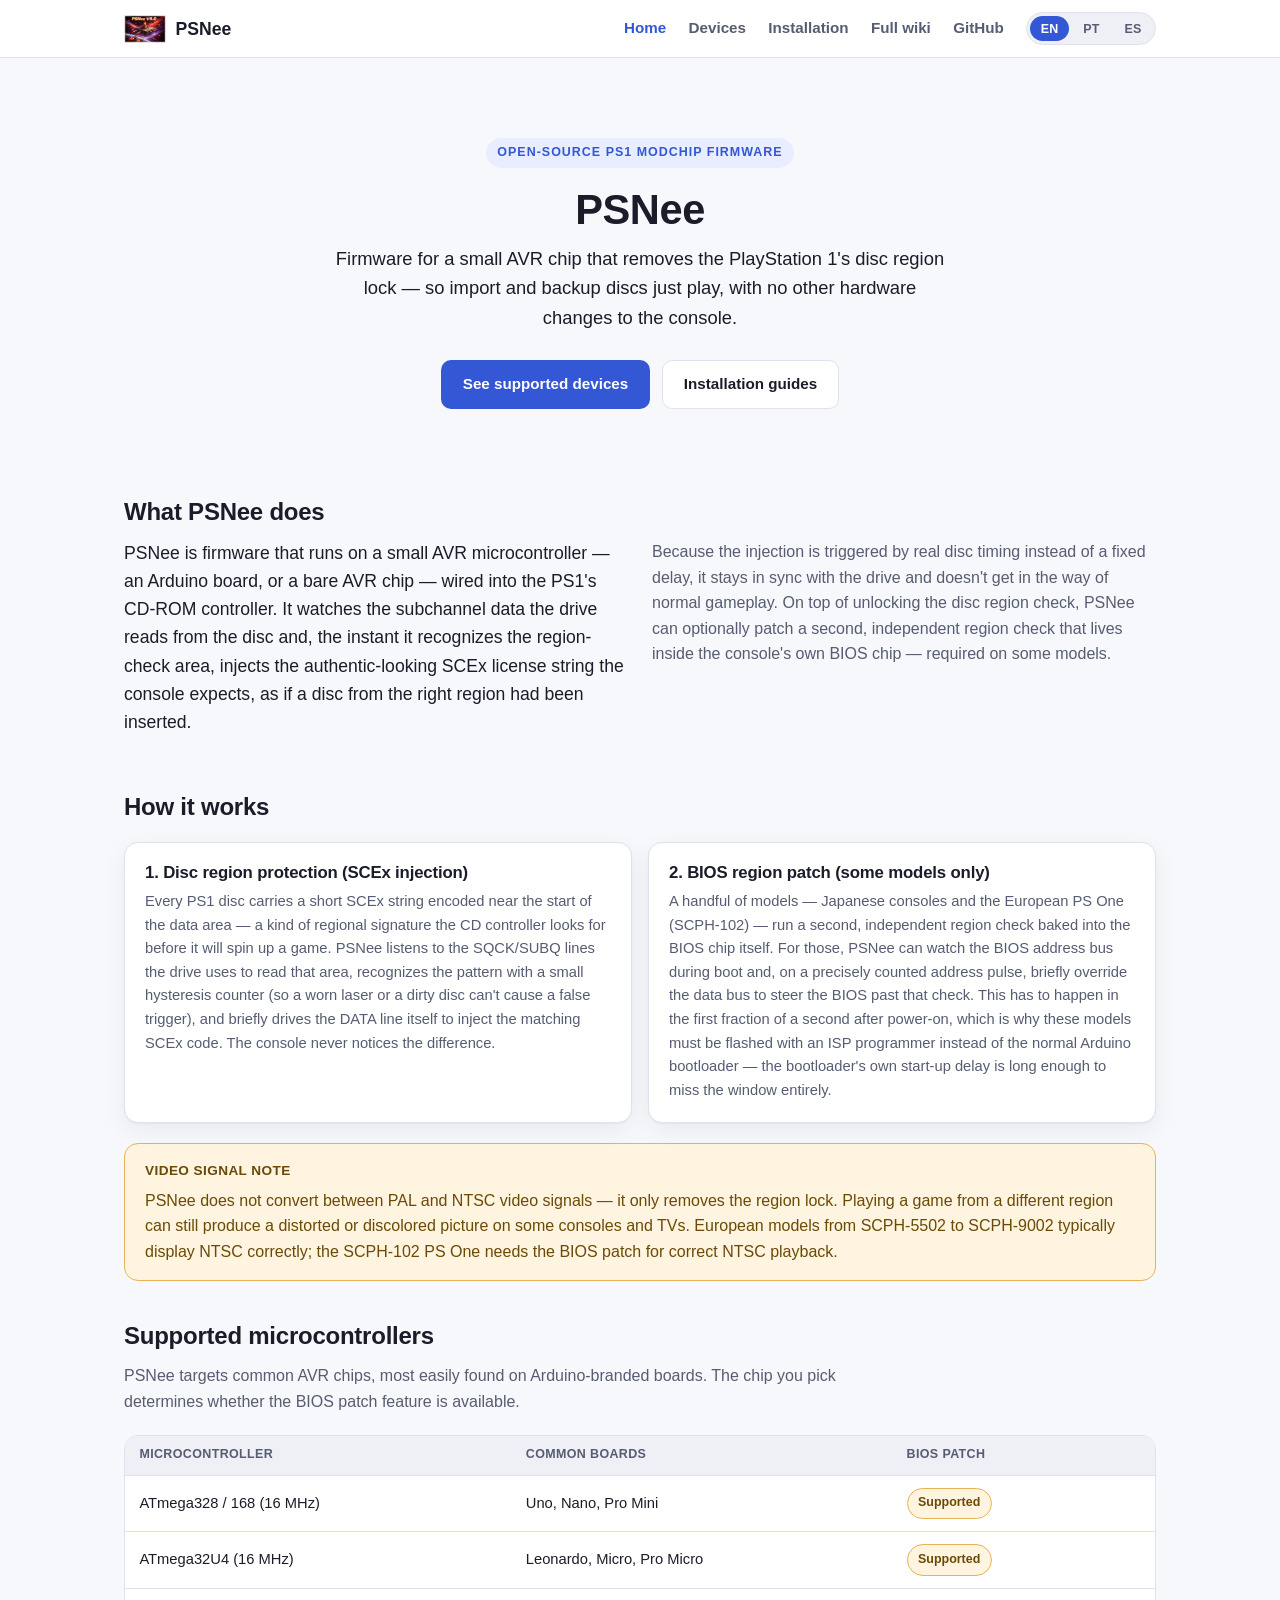
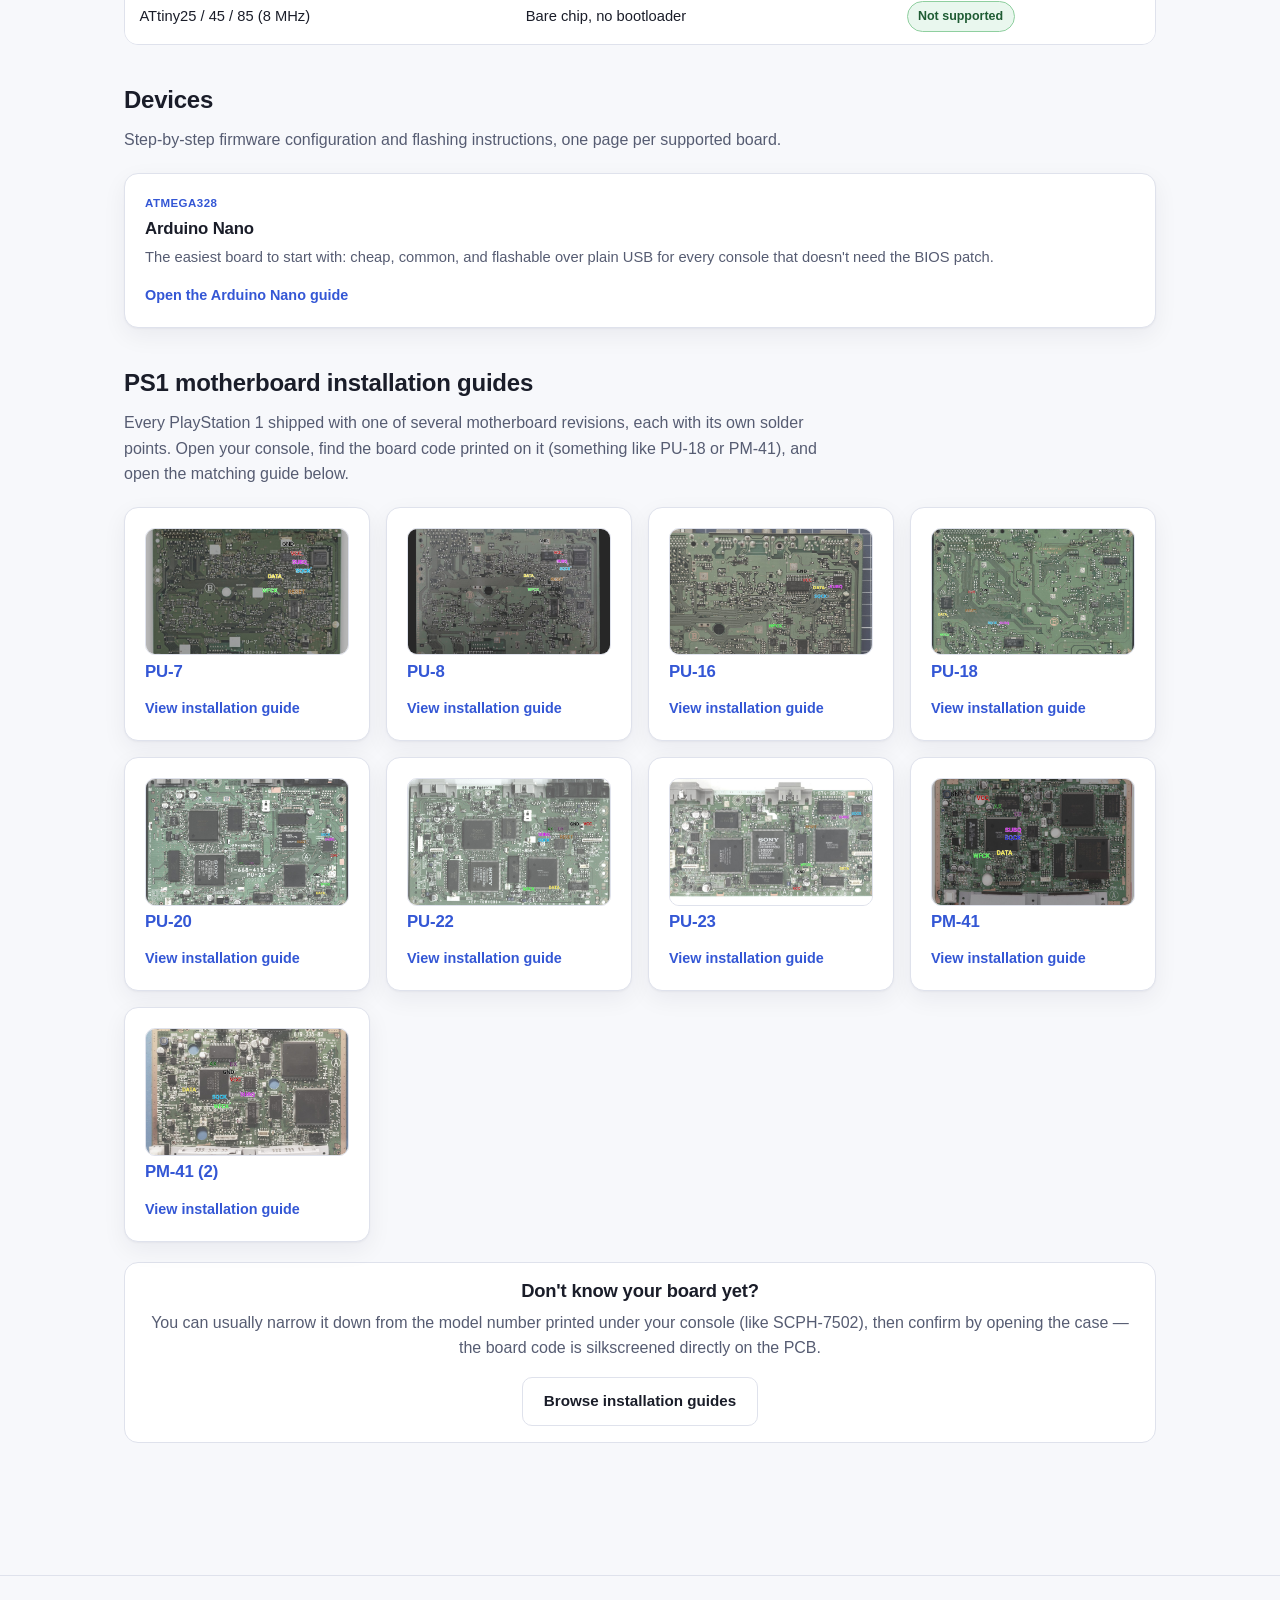
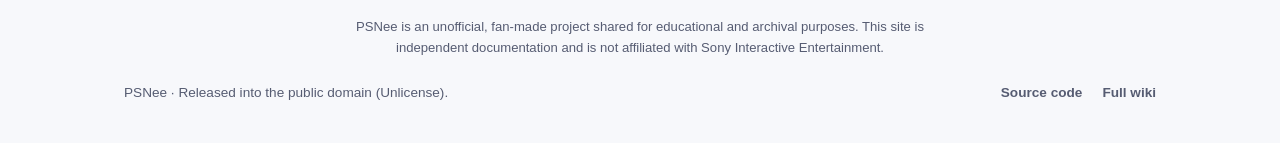
==== docs/index.html @ ea8cf3e5 "Add GitHub Pages documentation site (EN/PT/ES) under docs/ A static, framework-free site explaining " ====
<!doctype html>
<html lang="en">
<head>
<meta charset="utf-8">
<meta name="viewport" content="width=device-width, initial-scale=1">
<title>PSNee</title>
<meta name="description" content="PSNee: open-source firmware that removes the PS1 disc region lock.">
<link rel="icon" type="image/png" href="assets/images/brand/favicon.png">
<link rel="stylesheet" href="assets/css/style.css">
</head>
<body data-i18n-title="home.hero.title">
<header class="site-header">
  <div class="nav-row">
    <a class="brand" href="index.html"><img src="assets/images/brand/logo.png" alt="PSNee logo"><span>PSNee</span></a>
    <button class="nav-toggle" aria-label="Toggle menu">&#9776;</button>
    <nav class="nav-links">
      <a href="index.html" data-i18n="nav.home" class="current">Home</a>
      <a href="devices/arduino-nano.html" data-i18n="nav.devices">Devices</a>
      <a href="index.html#install" data-i18n="nav.install">Installation</a>
      <a href="https://github.com/kalymos/PsNee/wiki" data-i18n="nav.wiki" target="_blank" rel="noopener">Full wiki</a>
      <a href="https://github.com/lucaslealdev/PsNee" data-i18n="nav.github" target="_blank" rel="noopener">GitHub</a>
      <div class="lang-switch">
        <button data-lang="en">EN</button>
        <button data-lang="pt">PT</button>
        <button data-lang="es">ES</button>
      </div>
    </nav>
  </div>
</header>
<main>
<section class="hero">
  <div class="container">
    <span class="eyebrow" data-i18n="home.hero.eyebrow">Open-source PS1 modchip firmware</span>
    <h1 data-i18n="home.hero.title">PSNee</h1>
    <p class="lead" data-i18n="home.hero.subtitle">Firmware that removes the PS1's disc region lock.</p>
    <div class="hero-actions">
      <a class="btn btn-primary" href="devices/arduino-nano.html" data-i18n="home.hero.cta1">See supported devices</a>
      <a class="btn btn-secondary" href="#install" data-i18n="home.hero.cta2">Installation guides</a>
    </div>
  </div>
</section>

<section class="container">
  <h2 data-i18n="home.what.title">What PSNee does</h2>
  <div class="two-col">
    <p class="lead" data-i18n="home.what.p1"></p>
    <p data-i18n="home.what.p2"></p>
  </div>
</section>

<section class="container">
  <h2 data-i18n="home.how.title">How it works</h2>
  <div class="card-grid">
    <div class="card">
      <h3 data-i18n="home.how.regionTitle"></h3>
      <p data-i18n="home.how.regionText"></p>
    </div>
    <div class="card">
      <h3 data-i18n="home.how.biosTitle"></h3>
      <p data-i18n="home.how.biosText"></p>
    </div>
  </div>
  <div class="callout callout-warn">
    <span class="callout-title" data-i18n="home.videoNote.title">Video signal note</span>
    <p data-i18n="home.videoNote.text"></p>
  </div>
</section>

<section class="container">
  <h2 data-i18n="home.hardware.title">Supported microcontrollers</h2>
  <p class="section-intro" data-i18n="home.hardware.intro"></p>
  <div class="table-wrap">
    <table>
      <thead>
        <tr>
          <th data-i18n="home.hardware.colMcu">MCU</th>
          <th data-i18n="home.hardware.colBoards">Boards</th>
          <th data-i18n="home.hardware.colBios">BIOS patch</th>
        </tr>
      </thead>
      <tbody>
        <tr><td data-i18n="home.hardware.atmega328"></td><td data-i18n="home.hardware.atmega328boards"></td><td><span class="badge badge-yes" data-i18n="home.hardware.yes"></span></td></tr>
        <tr><td data-i18n="home.hardware.atmega32u4"></td><td data-i18n="home.hardware.atmega32u4boards"></td><td><span class="badge badge-yes" data-i18n="home.hardware.yes"></span></td></tr>
        <tr><td data-i18n="home.hardware.attiny"></td><td data-i18n="home.hardware.attinyboards"></td><td><span class="badge badge-no" data-i18n="home.hardware.no"></span></td></tr>
      </tbody>
    </table>
  </div>
</section>

<section class="container" id="devices">
  <h2 data-i18n="home.devices.title">Devices</h2>
  <p class="section-intro" data-i18n="home.devices.intro"></p>
  <div class="card-grid">
    <div class="card">
      <span class="card-tag">ATmega328</span>
      <h3 data-i18n="home.devices.nanoTitle">Arduino Nano</h3>
      <p data-i18n="home.devices.nanoText"></p>
      <a class="card-link" href="devices/arduino-nano.html" data-i18n="home.devices.nanoCta">Open guide &rarr;</a>
    </div>
  </div>
</section>

<section class="container" id="install">
  <h2 data-i18n="home.install.title">PS1 motherboard installation guides</h2>
  <p class="section-intro" data-i18n="home.install.intro"></p>
  <div class="card-grid">
      <a class="card board-card" href="boards/pu-7.html">
        <img src="assets/images/boards/pu-7.jpg" alt="PU-7 motherboard" loading="lazy">
        <h3>PU-7</h3>
        <span class="card-link" data-i18n="home.install.viewGuide">View installation guide &rarr;</span>
      </a>
      <a class="card board-card" href="boards/pu-8.html">
        <img src="assets/images/boards/pu-8-early.jpg" alt="PU-8 motherboard" loading="lazy">
        <h3>PU-8</h3>
        <span class="card-link" data-i18n="home.install.viewGuide">View installation guide &rarr;</span>
      </a>
      <a class="card board-card" href="boards/pu-16.html">
        <img src="assets/images/boards/pu-16.jpg" alt="PU-16 motherboard" loading="lazy">
        <h3>PU-16</h3>
        <span class="card-link" data-i18n="home.install.viewGuide">View installation guide &rarr;</span>
      </a>
      <a class="card board-card" href="boards/pu-18.html">
        <img src="assets/images/boards/pu-18.jpg" alt="PU-18 motherboard" loading="lazy">
        <h3>PU-18</h3>
        <span class="card-link" data-i18n="home.install.viewGuide">View installation guide &rarr;</span>
      </a>
      <a class="card board-card" href="boards/pu-20.html">
        <img src="assets/images/boards/pu-20.jpg" alt="PU-20 motherboard" loading="lazy">
        <h3>PU-20</h3>
        <span class="card-link" data-i18n="home.install.viewGuide">View installation guide &rarr;</span>
      </a>
      <a class="card board-card" href="boards/pu-22.html">
        <img src="assets/images/boards/pu-22.jpg" alt="PU-22 motherboard" loading="lazy">
        <h3>PU-22</h3>
        <span class="card-link" data-i18n="home.install.viewGuide">View installation guide &rarr;</span>
      </a>
      <a class="card board-card" href="boards/pu-23.html">
        <img src="assets/images/boards/pu-23.jpg" alt="PU-23 motherboard" loading="lazy">
        <h3>PU-23</h3>
        <span class="card-link" data-i18n="home.install.viewGuide">View installation guide &rarr;</span>
      </a>
      <a class="card board-card" href="boards/pm-41.html">
        <img src="assets/images/boards/pm-41.jpg" alt="PM-41 motherboard" loading="lazy">
        <h3>PM-41</h3>
        <span class="card-link" data-i18n="home.install.viewGuide">View installation guide &rarr;</span>
      </a>
      <a class="card board-card" href="boards/pm-41-2.html">
        <img src="assets/images/boards/pm-41-2.jpg" alt="PM-41 (2) motherboard" loading="lazy">
        <h3>PM-41 (2)</h3>
        <span class="card-link" data-i18n="home.install.viewGuide">View installation guide &rarr;</span>
      </a>
  </div>
</section>

<section class="container">
  <div class="callout" style="text-align:center">
    <h3 style="margin-top:0" data-i18n="home.footerCta.title"></h3>
    <p data-i18n="home.footerCta.text"></p>
    <a class="btn btn-secondary" href="#install" data-i18n="home.footerCta.cta"></a>
  </div>
</section>
</main>
<footer class="site-footer">
  <div class="container">
    <p class="footer-disclaimer" data-i18n="footer.disclaimer">PSNee is an unofficial, fan-made project.</p>
  </div>
  <div class="container">
    <span>PSNee &middot; <span data-i18n="footer.license">Public domain.</span></span>
    <div class="footer-links">
      <a href="https://github.com/lucaslealdev/PsNee" data-i18n="footer.sourceLink" target="_blank" rel="noopener">Source code</a>
      <a href="https://github.com/kalymos/PsNee/wiki" data-i18n="footer.wikiLink" target="_blank" rel="noopener">Full wiki</a>
    </div>
  </div>
</footer>
<script src="assets/js/i18n.js"></script>
</body>
</html>
---- docs/assets/css/style.css ----
/* PSNee documentation site — design system */

:root {
  --bg: #f7f8fb;
  --bg-elevated: #ffffff;
  --bg-muted: #eef0f6;
  --text: #1a1d29;
  --text-muted: #565c72;
  --border: #dfe2ec;
  --accent: #3457d5;
  --accent-strong: #1f3ba8;
  --accent-soft: #e8edff;
  --warn-bg: #fff4e0;
  --warn-border: #e8b354;
  --warn-text: #6b4a05;
  --danger-bg: #fdecec;
  --danger-border: #e08a8a;
  --danger-text: #7a1f1f;
  --ok-bg: #e9f7ee;
  --ok-border: #8fcf9f;
  --ok-text: #1f5c34;
  --code-bg: #101322;
  --code-text: #d7dcf5;
  --radius: 14px;
  --shadow: 0 1px 2px rgba(20, 24, 45, 0.04), 0 8px 24px rgba(20, 24, 45, 0.06);
  --max-width: 1080px;
  --font: -apple-system, BlinkMacSystemFont, "Segoe UI", Roboto, "Helvetica Neue", Arial, sans-serif;
}

@media (prefers-color-scheme: dark) {
  :root {
    --bg: #0f1117;
    --bg-elevated: #171a24;
    --bg-muted: #1c202c;
    --text: #e9ebf5;
    --text-muted: #9aa0b8;
    --border: #2a2f40;
    --accent: #7d9bff;
    --accent-strong: #a9bcff;
    --accent-soft: #1f2740;
    --warn-bg: #322a10;
    --warn-border: #7a5f1f;
    --warn-text: #f0cf8a;
    --danger-bg: #331717;
    --danger-border: #7a3232;
    --danger-text: #f0a3a3;
    --ok-bg: #12271a;
    --ok-border: #2f6b45;
    --ok-text: #9fe3b4;
    --code-bg: #0a0c14;
    --code-text: #c9cfef;
    --shadow: 0 1px 2px rgba(0, 0, 0, 0.3), 0 8px 24px rgba(0, 0, 0, 0.4);
  }
}

* { box-sizing: border-box; }

html { scroll-behavior: smooth; }

body {
  margin: 0;
  background: var(--bg);
  color: var(--text);
  font-family: var(--font);
  line-height: 1.6;
  -webkit-font-smoothing: antialiased;
}

img { max-width: 100%; display: block; }

a { color: var(--accent); text-decoration: none; }
a:hover { text-decoration: underline; }

h1, h2, h3, h4 { line-height: 1.25; font-weight: 700; letter-spacing: -0.01em; }
h1 { font-size: clamp(1.9rem, 3vw + 1rem, 2.6rem); margin: 0 0 0.5rem; }
h2 { font-size: 1.5rem; margin: 2.5rem 0 0.75rem; }
h3 { font-size: 1.15rem; margin: 1.5rem 0 0.5rem; }
p { margin: 0 0 1rem; color: var(--text-muted); }
p.lead { font-size: 1.1rem; color: var(--text); }

.container {
  max-width: var(--max-width);
  margin: 0 auto;
  padding: 0 1.5rem;
}

/* Header / nav */
.site-header {
  position: sticky;
  top: 0;
  z-index: 40;
  background: color-mix(in srgb, var(--bg-elevated) 92%, transparent);
  backdrop-filter: blur(8px);
  border-bottom: 1px solid var(--border);
}

.nav-row {
  display: flex;
  align-items: center;
  justify-content: space-between;
  gap: 1rem;
  padding: 0.75rem 1.5rem;
  max-width: var(--max-width);
  margin: 0 auto;
}

.brand {
  display: flex;
  align-items: center;
  gap: 0.6rem;
  font-weight: 800;
  font-size: 1.1rem;
  color: var(--text);
}
.brand:hover { text-decoration: none; }
.brand img { height: 28px; width: auto; }

.nav-links {
  display: flex;
  align-items: center;
  gap: 1.4rem;
  flex-wrap: wrap;
}
.nav-links a {
  color: var(--text-muted);
  font-weight: 600;
  font-size: 0.95rem;
}
.nav-links a:hover { color: var(--text); text-decoration: none; }
.nav-links a.current { color: var(--accent); }

.lang-switch {
  display: flex;
  gap: 0.25rem;
  background: var(--bg-muted);
  border: 1px solid var(--border);
  border-radius: 999px;
  padding: 3px;
}
.lang-switch button {
  border: none;
  background: transparent;
  color: var(--text-muted);
  font-weight: 700;
  font-size: 0.78rem;
  padding: 0.35rem 0.65rem;
  border-radius: 999px;
  cursor: pointer;
  letter-spacing: 0.02em;
}
.lang-switch button.active {
  background: var(--accent);
  color: #fff;
}

.nav-toggle {
  display: none;
  background: none;
  border: 1px solid var(--border);
  border-radius: 8px;
  padding: 0.4rem 0.6rem;
  color: var(--text);
  cursor: pointer;
}

@media (max-width: 760px) {
  .nav-toggle { display: block; }
  .nav-links {
    display: none;
    width: 100%;
    flex-direction: column;
    align-items: flex-start;
    gap: 0.9rem;
    padding: 1rem 0 0.5rem;
  }
  .nav-links.open { display: flex; }
  .nav-row { flex-wrap: wrap; }
}

/* Hero */
.hero {
  padding: 4rem 0 3rem;
  text-align: center;
}
.hero .container { max-width: 760px; }
.hero .eyebrow {
  display: inline-block;
  font-size: 0.78rem;
  font-weight: 800;
  letter-spacing: 0.08em;
  text-transform: uppercase;
  color: var(--accent);
  background: var(--accent-soft);
  padding: 0.3rem 0.7rem;
  border-radius: 999px;
  margin-bottom: 1rem;
}
.hero p.lead { font-size: 1.15rem; margin: 0 auto 1.75rem; max-width: 620px; }
.hero-actions { display: flex; gap: 0.75rem; justify-content: center; flex-wrap: wrap; }

.btn {
  display: inline-flex;
  align-items: center;
  gap: 0.4rem;
  font-weight: 700;
  font-size: 0.95rem;
  padding: 0.7rem 1.3rem;
  border-radius: 10px;
  border: 1px solid transparent;
  cursor: pointer;
}
.btn:hover { text-decoration: none; }
.btn-primary { background: var(--accent); color: #fff; }
.btn-primary:hover { background: var(--accent-strong); }
.btn-secondary { background: var(--bg-elevated); color: var(--text); border-color: var(--border); }
.btn-secondary:hover { border-color: var(--accent); color: var(--accent); }

/* Sections / cards */
main { padding-bottom: 4rem; }
section { margin-top: 1rem; }

.card-grid {
  display: grid;
  grid-template-columns: repeat(auto-fit, minmax(230px, 1fr));
  gap: 1rem;
  margin: 1.25rem 0;
}

.card {
  background: var(--bg-elevated);
  border: 1px solid var(--border);
  border-radius: var(--radius);
  padding: 1.25rem;
  box-shadow: var(--shadow);
  display: flex;
  flex-direction: column;
  gap: 0.4rem;
}
.card h3 { margin: 0; font-size: 1.05rem; }
.card p { margin: 0; font-size: 0.92rem; }
.card .card-tag {
  font-size: 0.72rem;
  font-weight: 800;
  letter-spacing: 0.04em;
  text-transform: uppercase;
  color: var(--accent);
}
.card .card-link {
  margin-top: 0.5rem;
  font-weight: 700;
  font-size: 0.9rem;
}

.board-card img {
  border-radius: 10px;
  aspect-ratio: 16 / 10;
  object-fit: cover;
  border: 1px solid var(--border);
}

/* Info boxes */
.callout {
  border-radius: var(--radius);
  padding: 1rem 1.25rem;
  margin: 1.25rem 0;
  border: 1px solid var(--border);
  background: var(--bg-elevated);
}
.callout p:last-child { margin-bottom: 0; }
.callout .callout-title {
  font-weight: 800;
  font-size: 0.85rem;
  text-transform: uppercase;
  letter-spacing: 0.03em;
  margin-bottom: 0.35rem;
  display: block;
}
.callout-warn { background: var(--warn-bg); border-color: var(--warn-border); }
.callout-warn .callout-title { color: var(--warn-text); }
.callout-warn p { color: var(--warn-text); }
.callout-danger { background: var(--danger-bg); border-color: var(--danger-border); }
.callout-danger .callout-title { color: var(--danger-text); }
.callout-danger p { color: var(--danger-text); }
.callout-ok { background: var(--ok-bg); border-color: var(--ok-border); }
.callout-ok .callout-title { color: var(--ok-text); }
.callout-ok p { color: var(--ok-text); }

.badge {
  display: inline-flex;
  align-items: center;
  gap: 0.35rem;
  font-size: 0.78rem;
  font-weight: 800;
  padding: 0.3rem 0.65rem;
  border-radius: 999px;
  border: 1px solid var(--border);
  background: var(--bg-muted);
  color: var(--text-muted);
  margin: 0.15rem 0.35rem 0.15rem 0;
}
.badge-yes { background: var(--warn-bg); border-color: var(--warn-border); color: var(--warn-text); }
.badge-no { background: var(--ok-bg); border-color: var(--ok-border); color: var(--ok-text); }

/* Tables */
.table-wrap { overflow-x: auto; margin: 1.25rem 0; border: 1px solid var(--border); border-radius: var(--radius); }
table { width: 100%; border-collapse: collapse; font-size: 0.92rem; background: var(--bg-elevated); }
th, td { text-align: left; padding: 0.6rem 0.9rem; border-bottom: 1px solid var(--border); white-space: nowrap; }
tr:last-child td { border-bottom: none; }
th { background: var(--bg-muted); font-size: 0.78rem; text-transform: uppercase; letter-spacing: 0.03em; color: var(--text-muted); }
td code { white-space: nowrap; }

/* Figures */
figure { margin: 1.25rem 0; }
figure img {
  border-radius: var(--radius);
  border: 1px solid var(--border);
  box-shadow: var(--shadow);
  margin: 0 auto;
}
figcaption { text-align: center; font-size: 0.85rem; color: var(--text-muted); margin-top: 0.5rem; }

/* Zoomable images (PhotoSwipe-enhanced) */
.zoom-link {
  display: block;
  position: relative;
  border-radius: var(--radius);
  cursor: zoom-in;
}
.zoom-link img { cursor: zoom-in; }
.zoom-link::after {
  content: "\1F50D";
  position: absolute;
  right: 0.6rem;
  bottom: 0.6rem;
  width: 2.1rem;
  height: 2.1rem;
  display: flex;
  align-items: center;
  justify-content: center;
  font-size: 1rem;
  background: color-mix(in srgb, var(--bg-elevated) 85%, transparent);
  border: 1px solid var(--border);
  border-radius: 50%;
  box-shadow: var(--shadow);
  pointer-events: none;
}
.figure-links {
  display: flex;
  justify-content: center;
  gap: 0.5rem;
  margin-top: 0.5rem;
  font-size: 0.8rem;
}
.figure-links a { font-weight: 600; }

/* PhotoSwipe sits above the sticky header */
.pswp { z-index: 10000; }

.two-col {
  display: grid;
  grid-template-columns: 1fr 1fr;
  gap: 1.5rem;
  align-items: start;
}
@media (max-width: 720px) {
  .two-col { grid-template-columns: 1fr; }
}

ol.steps, ul.tips {
  padding-left: 1.25rem;
}
ol.steps li, ul.tips li {
  margin-bottom: 0.6rem;
  color: var(--text);
}

code, pre {
  font-family: ui-monospace, SFMono-Regular, Menlo, Consolas, monospace;
  font-size: 0.88em;
}
code {
  background: var(--bg-muted);
  border: 1px solid var(--border);
  border-radius: 5px;
  padding: 0.1rem 0.4rem;
}

.model-list { list-style: none; padding: 0; margin: 0; display: flex; flex-wrap: wrap; gap: 0.4rem; }
.model-list li {
  background: var(--bg-muted);
  border: 1px solid var(--border);
  border-radius: 8px;
  padding: 0.3rem 0.6rem;
  font-size: 0.85rem;
  color: var(--text);
}

.revision-list { display: flex; flex-wrap: wrap; gap: 0.4rem; padding: 0; margin: 0; list-style: none; }
.revision-list li {
  font-family: ui-monospace, SFMono-Regular, Menlo, Consolas, monospace;
  font-size: 0.78rem;
  background: var(--code-bg);
  color: var(--code-text);
  padding: 0.25rem 0.55rem;
  border-radius: 6px;
}

.crumb {
  font-size: 0.88rem;
  color: var(--text-muted);
  margin-bottom: 0.5rem;
  display: inline-block;
}

.section-intro { max-width: 720px; }

/* Footer */
.site-footer {
  border-top: 1px solid var(--border);
  padding: 2.5rem 0;
  margin-top: 3rem;
}
.site-footer .container {
  display: flex;
  flex-wrap: wrap;
  gap: 1rem;
  justify-content: space-between;
  align-items: center;
  font-size: 0.85rem;
  color: var(--text-muted);
}
.site-footer a { color: var(--text-muted); font-weight: 600; }
.site-footer a:hover { color: var(--accent); }
.footer-links { display: flex; gap: 1.25rem; flex-wrap: wrap; }
.footer-disclaimer { max-width: 640px; margin: 0 auto 1.5rem; text-align: center; font-size: 0.82rem; }

[data-i18n]:empty::before { content: "\00a0"; }
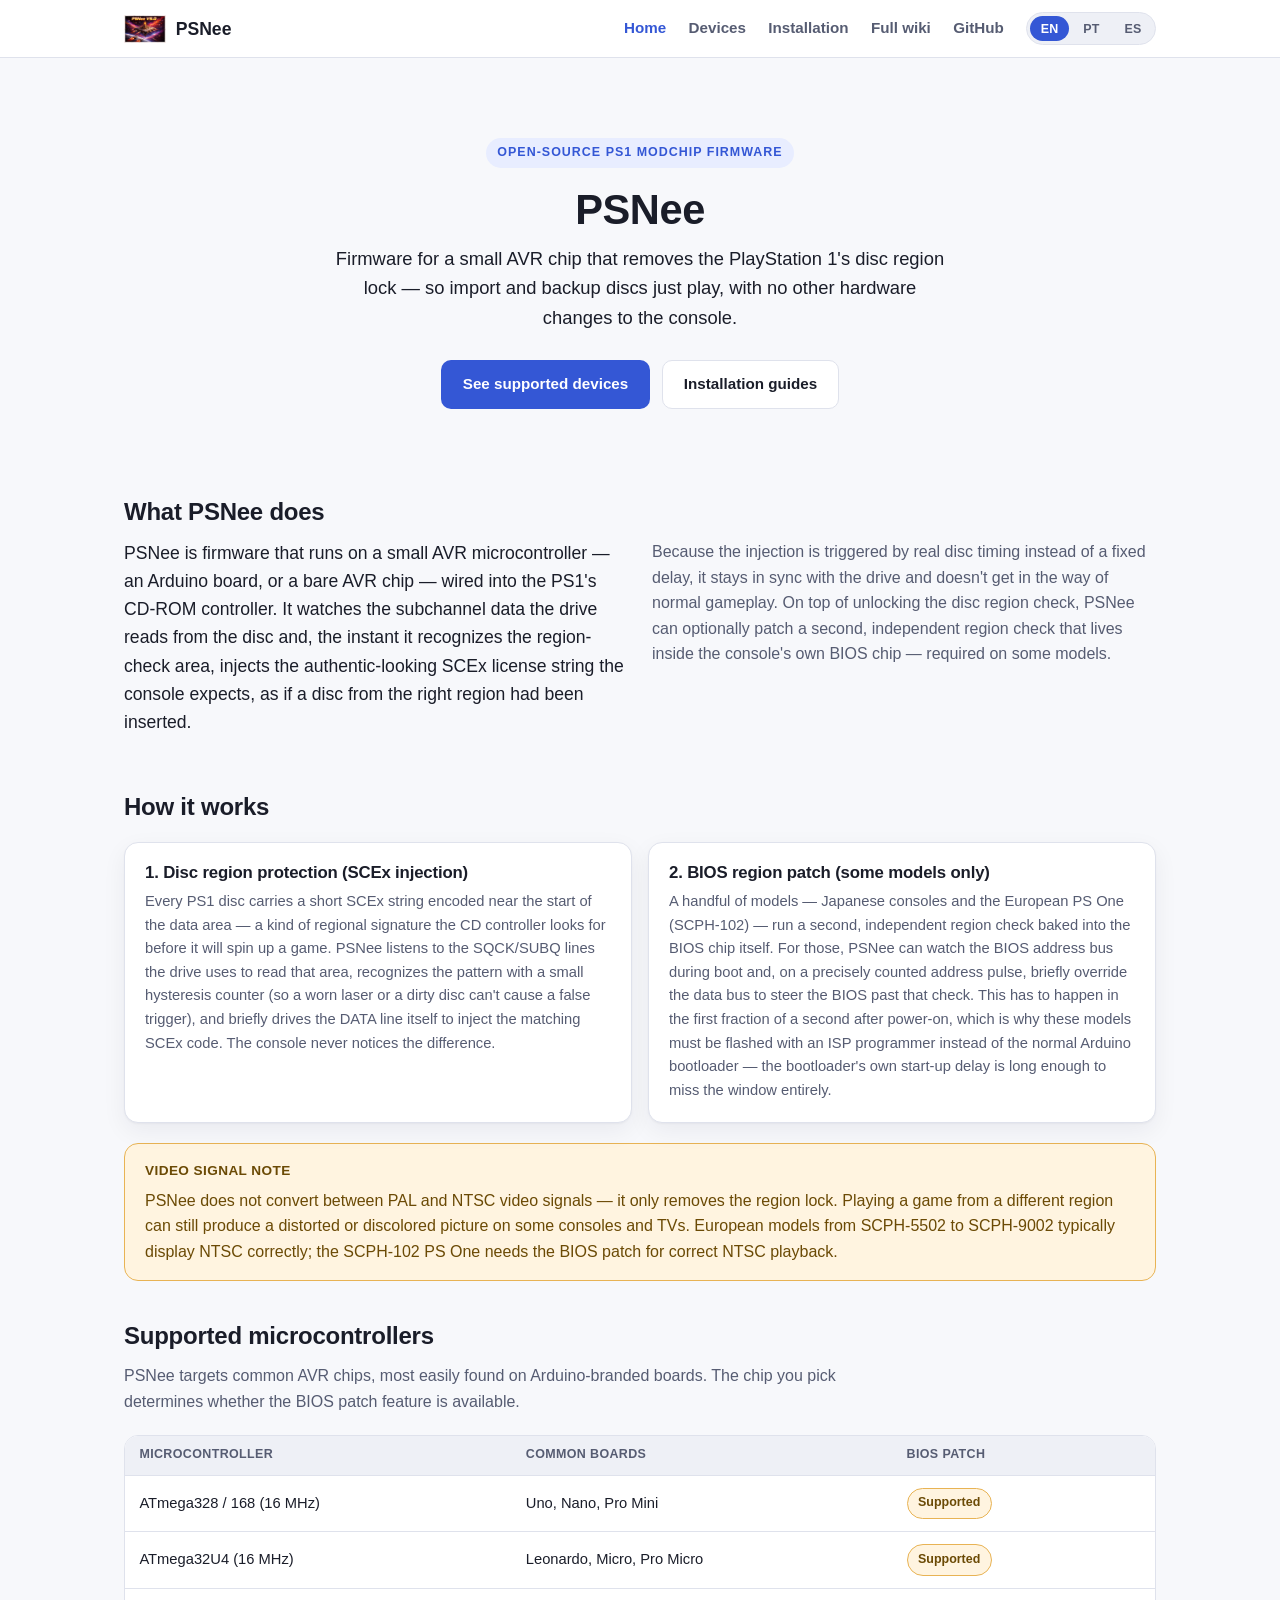
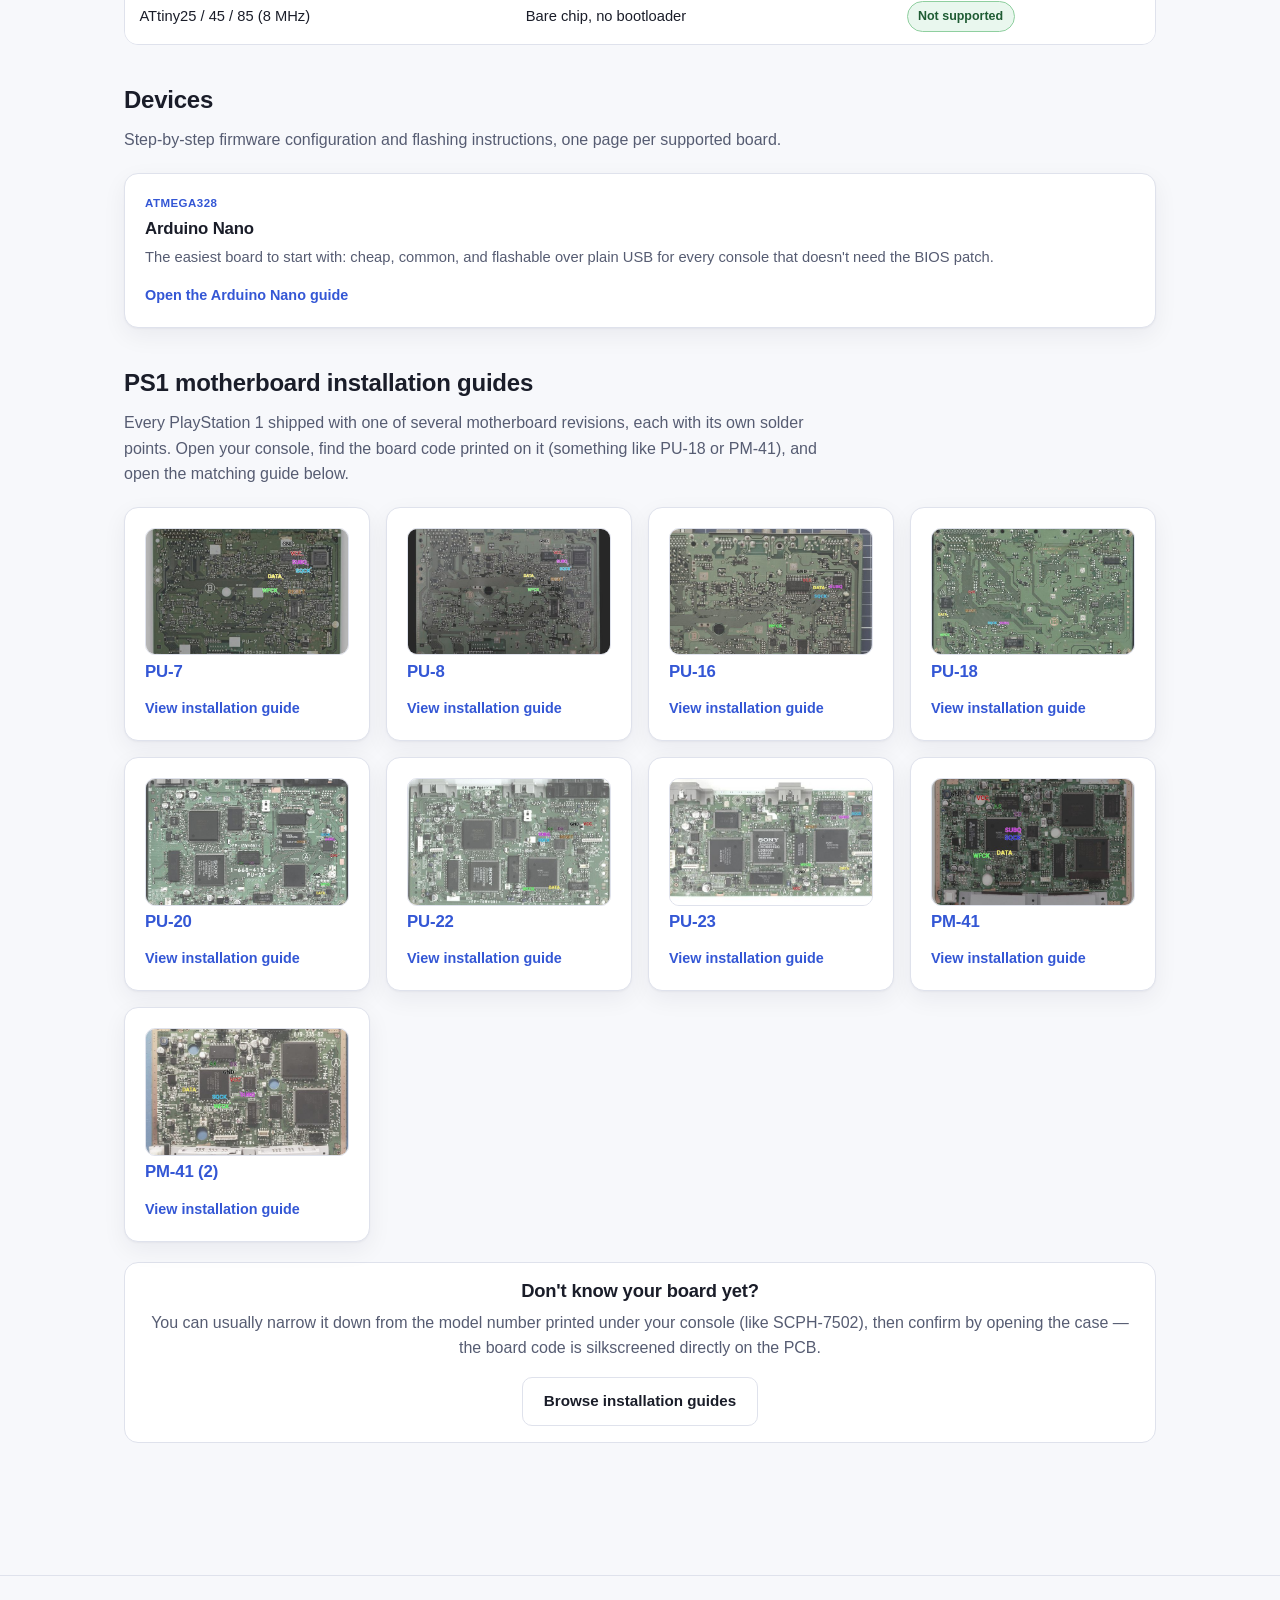
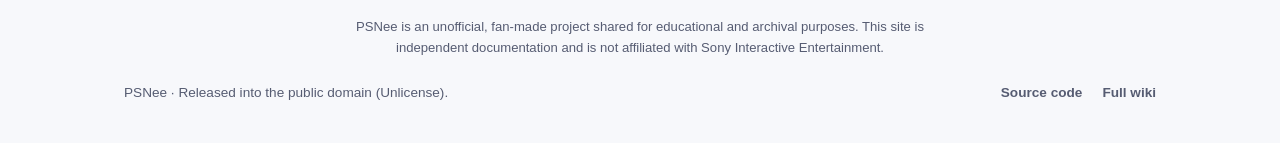
==== commit 2ca7dce1: "Add thumbnail previews so pages stop downloading full-size photos Board/BIOS/Nano photos were always" ====
--- a/docs/index.html
+++ b/docs/index.html
@@ -11,7 +11,7 @@
 <body data-i18n-title="home.hero.title">
 <header class="site-header">
   <div class="nav-row">
-    <a class="brand" href="index.html"><img src="assets/images/brand/logo.png" alt="PSNee logo"><span>PSNee</span></a>
+    <a class="brand" href="index.html"><img src="assets/images/brand/logo-thumb.png" alt="PSNee logo"><span>PSNee</span></a>
     <button class="nav-toggle" aria-label="Toggle menu">&#9776;</button>
     <nav class="nav-links">
       <a href="index.html" data-i18n="nav.home" class="current">Home</a>
@@ -105,47 +105,47 @@
   <p class="section-intro" data-i18n="home.install.intro"></p>
   <div class="card-grid">
       <a class="card board-card" href="boards/pu-7.html">
-        <img src="assets/images/boards/pu-7.jpg" alt="PU-7 motherboard" loading="lazy">
+        <img src="assets/images/boards/pu-7-thumb.jpg" alt="PU-7 motherboard" loading="lazy">
         <h3>PU-7</h3>
         <span class="card-link" data-i18n="home.install.viewGuide">View installation guide &rarr;</span>
       </a>
       <a class="card board-card" href="boards/pu-8.html">
-        <img src="assets/images/boards/pu-8-early.jpg" alt="PU-8 motherboard" loading="lazy">
+        <img src="assets/images/boards/pu-8-early-thumb.jpg" alt="PU-8 motherboard" loading="lazy">
         <h3>PU-8</h3>
         <span class="card-link" data-i18n="home.install.viewGuide">View installation guide &rarr;</span>
       </a>
       <a class="card board-card" href="boards/pu-16.html">
-        <img src="assets/images/boards/pu-16.jpg" alt="PU-16 motherboard" loading="lazy">
+        <img src="assets/images/boards/pu-16-thumb.jpg" alt="PU-16 motherboard" loading="lazy">
         <h3>PU-16</h3>
         <span class="card-link" data-i18n="home.install.viewGuide">View installation guide &rarr;</span>
       </a>
       <a class="card board-card" href="boards/pu-18.html">
-        <img src="assets/images/boards/pu-18.jpg" alt="PU-18 motherboard" loading="lazy">
+        <img src="assets/images/boards/pu-18-thumb.jpg" alt="PU-18 motherboard" loading="lazy">
         <h3>PU-18</h3>
         <span class="card-link" data-i18n="home.install.viewGuide">View installation guide &rarr;</span>
       </a>
       <a class="card board-card" href="boards/pu-20.html">
-        <img src="assets/images/boards/pu-20.jpg" alt="PU-20 motherboard" loading="lazy">
+        <img src="assets/images/boards/pu-20-thumb.jpg" alt="PU-20 motherboard" loading="lazy">
         <h3>PU-20</h3>
         <span class="card-link" data-i18n="home.install.viewGuide">View installation guide &rarr;</span>
       </a>
       <a class="card board-card" href="boards/pu-22.html">
-        <img src="assets/images/boards/pu-22.jpg" alt="PU-22 motherboard" loading="lazy">
+        <img src="assets/images/boards/pu-22-thumb.jpg" alt="PU-22 motherboard" loading="lazy">
         <h3>PU-22</h3>
         <span class="card-link" data-i18n="home.install.viewGuide">View installation guide &rarr;</span>
       </a>
       <a class="card board-card" href="boards/pu-23.html">
-        <img src="assets/images/boards/pu-23.jpg" alt="PU-23 motherboard" loading="lazy">
+        <img src="assets/images/boards/pu-23-thumb.jpg" alt="PU-23 motherboard" loading="lazy">
         <h3>PU-23</h3>
         <span class="card-link" data-i18n="home.install.viewGuide">View installation guide &rarr;</span>
       </a>
       <a class="card board-card" href="boards/pm-41.html">
-        <img src="assets/images/boards/pm-41.jpg" alt="PM-41 motherboard" loading="lazy">
+        <img src="assets/images/boards/pm-41-thumb.jpg" alt="PM-41 motherboard" loading="lazy">
         <h3>PM-41</h3>
         <span class="card-link" data-i18n="home.install.viewGuide">View installation guide &rarr;</span>
       </a>
       <a class="card board-card" href="boards/pm-41-2.html">
-        <img src="assets/images/boards/pm-41-2.jpg" alt="PM-41 (2) motherboard" loading="lazy">
+        <img src="assets/images/boards/pm-41-2-thumb.jpg" alt="PM-41 (2) motherboard" loading="lazy">
         <h3>PM-41 (2)</h3>
         <span class="card-link" data-i18n="home.install.viewGuide">View installation guide &rarr;</span>
       </a>
--- a/docs/assets/css/style.css
+++ b/docs/assets/css/style.css
@@ -55,7 +55,13 @@
 
 * { box-sizing: border-box; }
 
-html { scroll-behavior: smooth; }
+html {
+  scroll-behavior: smooth;
+  scroll-padding-top: 5rem;
+  /* Let our own JS own the post-load anchor correction (see i18n.js) instead
+     of the browser also auto-adjusting scroll as async content resizes things. */
+  overflow-anchor: none;
+}
 
 body {
   margin: 0;
